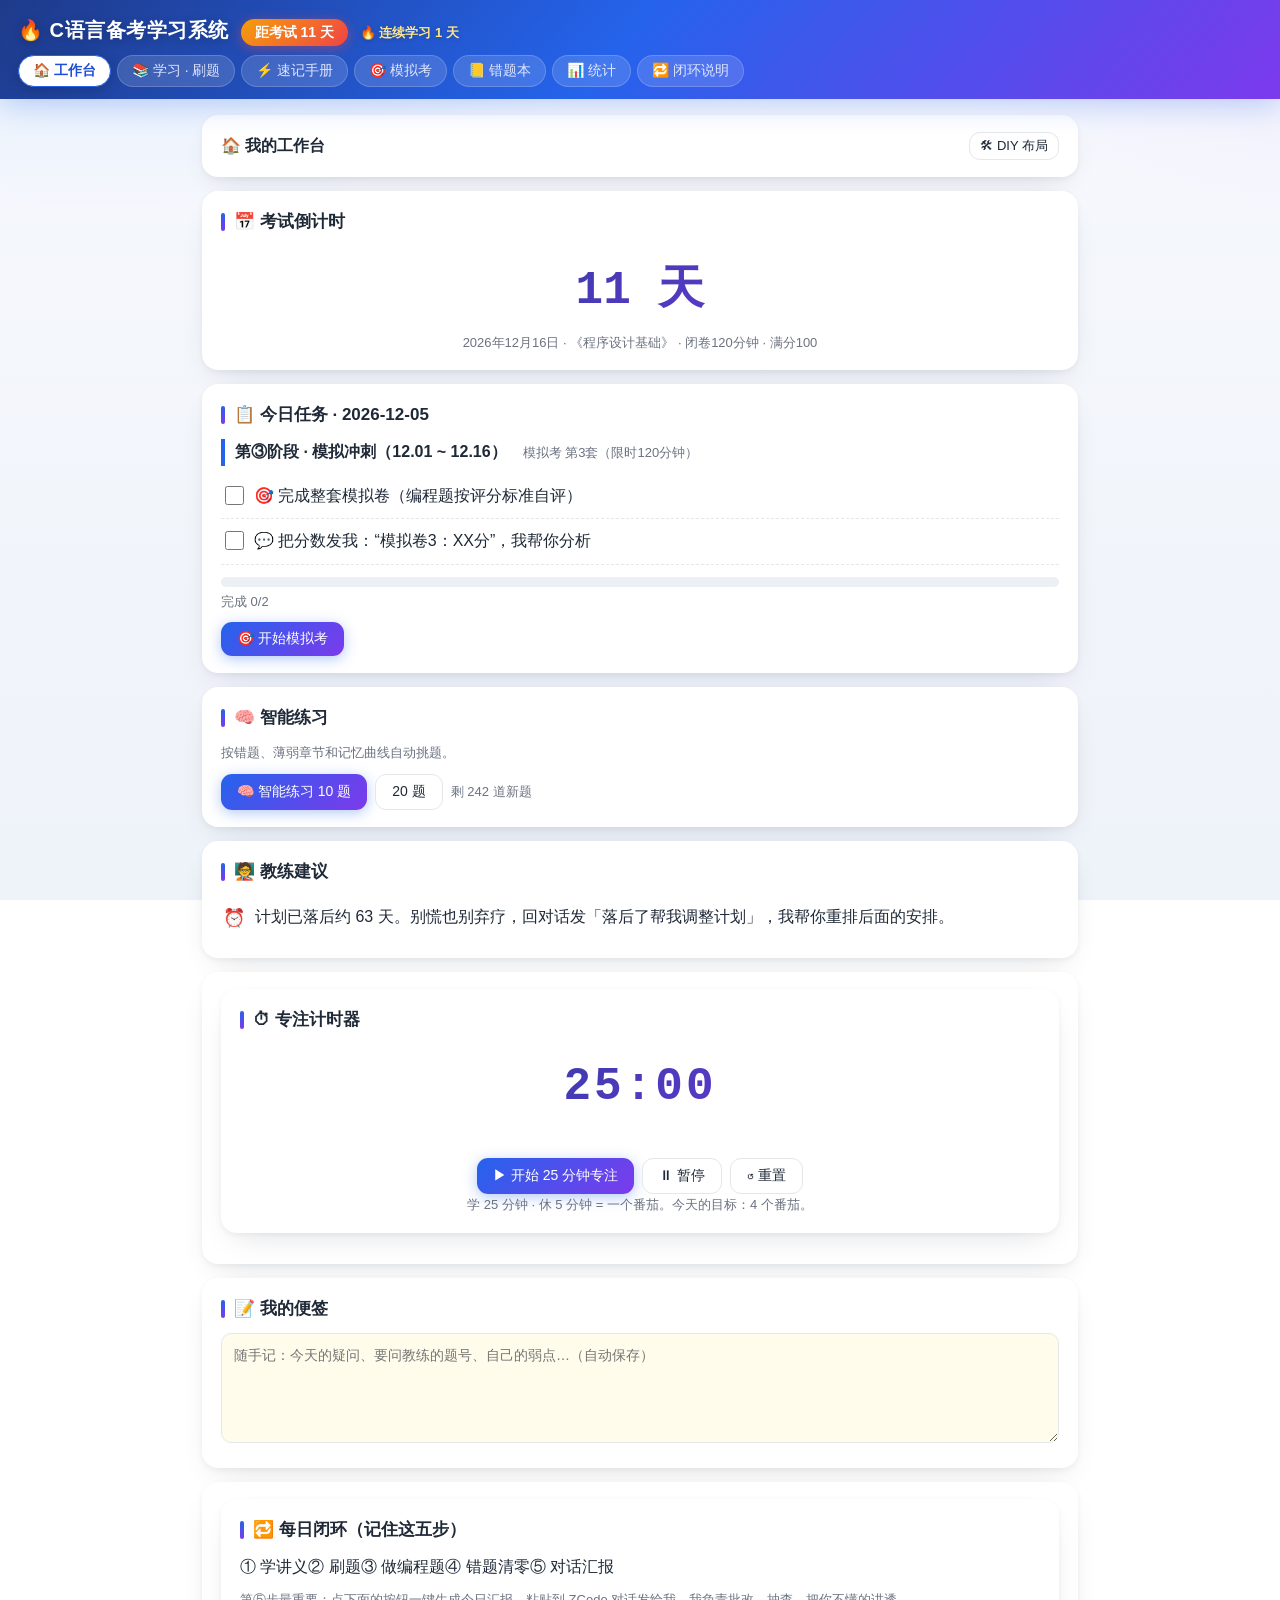
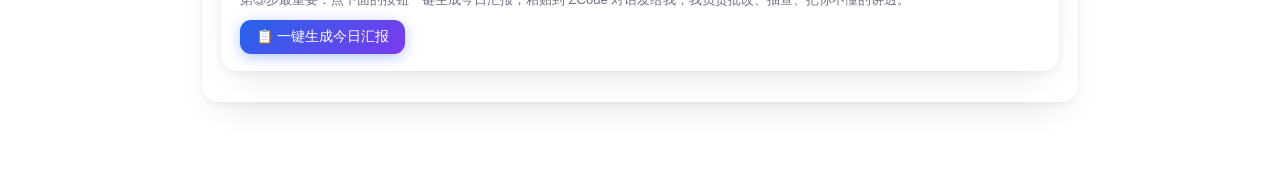
==== 学习系统.html @ 24bad848 "C语言备考系统 v3 · 拉满版 + PWA" ====
<!DOCTYPE html>
<html lang="zh-CN">
<head>
<meta charset="UTF-8">
<meta name="viewport" content="width=device-width, initial-scale=1">
<title>C语言备考学习系统 · 12月16日转段考试</title>
<link rel="stylesheet" href="style.css">
<link rel="manifest" href="manifest.webmanifest">
<meta name="theme-color" content="#2563eb">
<meta name="apple-mobile-web-app-capable" content="yes">
<meta name="apple-mobile-web-app-status-bar-style" content="black-translucent">
<link rel="apple-touch-icon" href="icons/icon-192.png">
</head>
<body>
<header>
  <div class="brand">
    <h1>🔥 C语言备考学习系统</h1>
    <span class="countdown" id="countdown">…</span>
    <span class="streak" id="streak"></span>
  </div>
  <nav id="tabs">
    <button data-tab="today">🏠 工作台</button>
    <button data-tab="study">📚 学习 · 刷题</button>
    <button data-tab="cheat">⚡ 速记手册</button>
    <button data-tab="mock">🎯 模拟考</button>
    <button data-tab="wrong">📒 错题本 <span class="badge hidden" id="wrongBadge"></span></button>
    <button data-tab="stats">📊 统计</button>
    <button data-tab="help">🔁 闭环说明</button>
  </nav>
</header>
<main id="view"><div class="card center big-emoji">⏳ 加载题库中…</div></main>

<script src="data/ch1.js"></script>
<script src="data/ch2.js"></script>
<script src="data/ch3.js"></script>
<script src="data/ch4.js"></script>
<script src="data/ch5.js"></script>
<script src="data/ch6.js"></script>
<script src="data/ch7.js"></script>
<script src="data/ch8.js"></script>
<script src="data/ch9.js"></script>
<script src="data/ch10.js"></script>
<script src="data/extra.js"></script>
<script src="data/hard.js"></script>
<script src="app.js"></script>
</body>
</html>
---- style.css ----
/* C语言备考学习系统 样式 */
* { box-sizing: border-box; margin: 0; padding: 0; }
:root {
  --bg: #f4f6fa;
  --card: #ffffff;
  --ink: #1f2937;
  --muted: #6b7280;
  --line: #e5e7eb;
  --brand: #2563eb;
  --brand-soft: #dbeafe;
  --ok: #16a34a;
  --ok-soft: #dcfce7;
  --bad: #dc2626;
  --bad-soft: #fee2e2;
  --warn: #d97706;
  --warn-soft: #fef3c7;
}
body {
  font-family: "Microsoft YaHei", "PingFang SC", "Segoe UI", sans-serif;
  background: var(--bg);
  color: var(--ink);
  line-height: 1.65;
  padding-bottom: 60px;
}
/* ===== 顶栏 ===== */
header {
  position: sticky; top: 0; z-index: 10;
  background: #fff; border-bottom: 1px solid var(--line);
  padding: 10px 16px;
}
.brand { display: flex; align-items: baseline; gap: 12px; flex-wrap: wrap; }
.brand h1 { font-size: 20px; }
.countdown {
  background: var(--bad); color: #fff; border-radius: 999px;
  padding: 1px 12px; font-size: 13px; font-weight: bold;
}
.streak { color: var(--warn); font-size: 13px; font-weight: bold; }
nav { margin-top: 8px; display: flex; gap: 6px; flex-wrap: wrap; }
nav button {
  border: 1px solid var(--line); background: #fff; color: var(--ink);
  padding: 6px 14px; border-radius: 8px; cursor: pointer; font-size: 14px;
  font-family: inherit;
}
nav button.active { background: var(--brand); color: #fff; border-color: var(--brand); }
nav .badge {
  background: var(--bad); color: #fff; border-radius: 999px;
  font-size: 11px; padding: 0 6px; margin-left: 2px;
}
main { max-width: 900px; margin: 16px auto; padding: 0 12px; }
/* ===== 通用组件 ===== */
.card {
  background: var(--card); border: 1px solid var(--line);
  border-radius: 12px; padding: 16px 18px; margin-bottom: 14px;
  box-shadow: 0 1px 2px rgba(0,0,0,0.04);
}
.card h2 { font-size: 17px; margin-bottom: 10px; }
.card h3 { font-size: 15px; margin: 12px 0 6px; }
.btn {
  display: inline-block; border: 1px solid var(--line); background: #fff;
  color: var(--ink); padding: 8px 16px; border-radius: 8px; cursor: pointer;
  font-size: 14px; font-family: inherit; text-decoration: none;
}
.btn:hover { border-color: var(--brand); color: var(--brand); }
.btn.primary { background: var(--brand); border-color: var(--brand); color: #fff; }
.btn.primary:hover { opacity: .9; color: #fff; }
.btn.small { padding: 4px 10px; font-size: 13px; }
.btn.danger { border-color: var(--bad); color: var(--bad); }
.btn:disabled { opacity: .5; cursor: not-allowed; }
.pill {
  display: inline-block; background: var(--brand-soft); color: var(--brand);
  border-radius: 999px; font-size: 12px; padding: 1px 10px; margin-right: 6px;
}
.pill.gray { background: #eceff3; color: var(--muted); }
.pill.warn { background: var(--warn-soft); color: var(--warn); }
.pill.ok { background: var(--ok-soft); color: var(--ok); }
.pill.bad { background: var(--bad-soft); color: var(--bad); }
.bar { background: #eceff3; border-radius: 999px; height: 10px; overflow: hidden; }
.bar > div { background: var(--ok); height: 100%; border-radius: 999px; transition: width .3s; }
.muted { color: var(--muted); font-size: 13px; }
.hidden { display: none !important; }
/* 今日任务 */
.task { display: flex; align-items: flex-start; gap: 10px; padding: 9px 4px; border-bottom: 1px dashed var(--line); }
.task:last-child { border-bottom: none; }
.task input[type=checkbox] { width: 19px; height: 19px; margin-top: 3px; cursor: pointer; accent-color: var(--ok); flex: none; }
.task label { cursor: pointer; }
.task.done label { text-decoration: line-through; color: var(--muted); }
.phase-banner { border-left: 4px solid var(--brand); padding-left: 10px; margin-bottom: 8px; }
.loop-steps { display: flex; gap: 6px; flex-wrap: wrap; margin: 8px 0; }
.loop-steps span { background: var(--brand-soft); color: var(--brand); border-radius: 8px; padding: 4px 10px; font-size: 13px; font-weight: bold; }
/* 章节卡片 */
.ch-head { display: flex; align-items: center; gap: 10px; flex-wrap: wrap; }
.ch-head .grow { flex: 1; }
.ch-actions { display: flex; gap: 8px; flex-wrap: wrap; margin-top: 10px; }
details.notes { margin-top: 10px; }
details.notes summary { cursor: pointer; color: var(--brand); font-weight: bold; }
details.notes[open] summary { margin-bottom: 8px; }
.notes-body { border-top: 1px dashed var(--line); padding-top: 8px; font-size: 14px; }
.notes-body h3 { margin-top: 14px; }
.notes-body pre { background: #f6f8fa; border: 1px solid var(--line); border-radius: 8px; padding: 10px; overflow-x: auto; font-size: 13px; margin: 6px 0; }
.notes-body code { background: #f6f8fa; padding: 0 4px; border-radius: 4px; }
.notes-body ul { padding-left: 22px; margin: 6px 0; }
.notes-body table { border-collapse: collapse; margin: 6px 0; font-size: 13px; }
.notes-body th, .notes-body td { border: 1px solid var(--line); padding: 4px 8px; }
.notes-body th { background: #f6f8fa; }
/* 刷题 */
.qtop { display: flex; align-items: center; gap: 8px; flex-wrap: wrap; margin-bottom: 10px; }
.qtext { white-space: pre-wrap; font-size: 15px; margin-bottom: 12px; }
.qtext code, .opt code { font-family: Consolas, "Courier New", monospace; }
.opts { display: flex; flex-direction: column; gap: 8px; }
.opt {
  text-align: left; border: 1.5px solid var(--line); background: #fff;
  border-radius: 10px; padding: 11px 14px; cursor: pointer; font-size: 14.5px;
  font-family: inherit; white-space: pre-wrap; line-height: 1.55;
}
.opt:hover { border-color: var(--brand); background: var(--brand-soft); }
.opt.locked { pointer-events: none; }
.opt.correct { border-color: var(--ok); background: var(--ok-soft); }
.opt.wrong { border-color: var(--bad); background: var(--bad-soft); }
.expbox { margin-top: 12px; border-radius: 10px; padding: 10px 14px; font-size: 14px; }
.expbox.good { background: var(--ok-soft); border: 1px solid var(--ok); }
.expbox.bad2 { background: var(--bad-soft); border: 1px solid var(--bad); }
.codebox { background: #0f172a; color: #e2e8f0; border-radius: 10px; padding: 12px 14px; overflow-x: auto; font-family: Consolas, "Courier New", monospace; font-size: 13.5px; white-space: pre; margin-top: 8px; }
.qnav { display: flex; gap: 10px; margin-top: 14px; flex-wrap: wrap; align-items: center; }
/* 模拟考 */
.timer {
  font-size: 22px; font-weight: bold; font-family: Consolas, monospace;
  color: var(--brand); background: var(--brand-soft);
  border-radius: 8px; padding: 2px 14px; display: inline-block;
}
.timer.low { color: var(--bad); background: var(--bad-soft); }
.qgrid { display: flex; flex-wrap: wrap; gap: 6px; margin: 10px 0; }
.qgrid button {
  width: 34px; height: 34px; border-radius: 8px; border: 1px solid var(--line);
  background: #fff; cursor: pointer; font-size: 13px; font-family: inherit;
}
.qgrid button.cur { border-color: var(--brand); color: var(--brand); font-weight: bold; }
.qgrid button.done { background: var(--brand-soft); border-color: var(--brand-soft); }
.selfgrade { display: flex; flex-direction: column; gap: 8px; margin-top: 10px; }
.selfgrade label {
  border: 1.5px solid var(--line); border-radius: 10px; padding: 10px 14px;
  cursor: pointer; display: flex; gap: 10px; align-items: center; font-size: 14.5px;
}
.selfgrade label:hover { border-color: var(--brand); }
.selfgrade input { accent-color: var(--brand); width: 17px; height: 17px; }
/* 统计表格 */
table.stats { border-collapse: collapse; width: 100%; font-size: 14px; }
table.stats th, table.stats td { border-bottom: 1px solid var(--line); padding: 7px 8px; text-align: left; }
table.stats th { background: #f6f8fa; font-size: 13px; }
table.stats tr:hover td { background: #fafbfc; }
.rate-good { color: var(--ok); font-weight: bold; }
.rate-mid { color: var(--warn); font-weight: bold; }
.rate-bad { color: var(--bad); font-weight: bold; }
/* 帮助 */
.stepflow { display: flex; flex-direction: column; gap: 10px; }
.stepflow .s { display: flex; gap: 12px; align-items: flex-start; }
.stepflow .num {
  flex: none; width: 30px; height: 30px; border-radius: 50%; background: var(--brand);
  color: #fff; display: flex; align-items: center; justify-content: center; font-weight: bold;
}
.big-emoji { font-size: 40px; text-align: center; margin: 6px 0; }
.center { text-align: center; }
@media (max-width: 600px) {
  main { padding: 0 8px; }
  .card { padding: 12px; }
  .brand h1 { font-size: 16px; }
}
/* ===== v2 工作台 ===== */
.hero { display: flex; gap: 10px; flex-wrap: wrap; margin-bottom: 14px; }
.hero .card { flex: 1; min-width: 200px; margin-bottom: 0; text-align: center; padding: 12px; }
.hero .num { font-size: 26px; font-weight: bold; color: var(--brand); }
.hero .lbl { font-size: 13px; color: var(--muted); }
.advice-item { display: flex; gap: 10px; padding: 8px 2px; border-bottom: 1px dashed var(--line); align-items: flex-start; }
.advice-item:last-child { border-bottom: none; }
.advice-item .ico { flex: none; font-size: 18px; }
.weak-chips { display: flex; gap: 8px; flex-wrap: wrap; margin-top: 8px; }
.weak-chips button { border: 1px solid var(--bad-soft); background: var(--bad-soft); color: var(--bad); border-radius: 999px; padding: 4px 12px; cursor: pointer; font-size: 13px; font-family: inherit; }
.weak-chips button:hover { opacity: .8; }
.heat-row { display: flex; align-items: center; gap: 10px; padding: 5px 0; }
.heat-row .tname { width: 110px; flex: none; font-size: 13.5px; }
.heat-row .tbar { flex: 1; }
.heat-row .trate { width: 52px; text-align: right; font-size: 13px; }
.logbars { display: flex; align-items: flex-end; gap: 4px; height: 70px; padding-top: 6px; }
.logbars .lb { flex: 1; display: flex; flex-direction: column; justify-content: flex-end; align-items: center; gap: 3px; height: 100%; }
.logbars .bar2 { width: 70%; max-width: 26px; background: var(--brand); border-radius: 4px 4px 0 0; min-height: 2px; }
.logbars .lb.zero .bar2 { background: #e5e7eb; }
.logbars .cap { font-size: 10px; color: var(--muted); writing-mode: vertical-lr; height: 34px; overflow: hidden; }
.trendbox svg { max-width: 100%; }
.modal-mask { position: fixed; inset: 0; background: rgba(15,23,42,.45); z-index: 50; display: flex; align-items: center; justify-content: center; padding: 16px; }
.modal { background: #fff; border-radius: 12px; max-width: 640px; width: 100%; max-height: 84vh; overflow: auto; padding: 18px; }
.modal h3 { margin-bottom: 8px; }
.modal textarea { width: 100%; height: 200px; font-size: 12px; font-family: Consolas, monospace; border: 1px solid var(--line); border-radius: 8px; padding: 8px; box-sizing: border-box; }
.modal .mrow { display: flex; gap: 8px; margin-top: 10px; flex-wrap: wrap; }
.srs-lv { font-size: 11px; background: #eceff3; color: var(--muted); border-radius: 999px; padding: 1px 8px; }
.due-tip { background: var(--warn-soft); color: var(--warn); border-radius: 8px; padding: 6px 10px; font-size: 13px; margin-bottom: 10px; }
/* ===== v3 豪华版 ===== */
body {
  background:
    radial-gradient(1100px 520px at 8% -8%, #dbeafe 0%, transparent 55%),
    radial-gradient(900px 480px at 108% -4%, #ede9fe 0%, transparent 55%),
    linear-gradient(180deg, #f7f9fd 0%, #eef2f9 100%);
  background-attachment: fixed;
  min-height: 100vh;
}
header {
  background: linear-gradient(130deg, #1e3a8a 0%, #2563eb 48%, #7c3aed 100%);
  border: none;
  box-shadow: 0 6px 28px rgba(37, 99, 235, .28);
  padding: 14px 18px 12px;
}
.brand h1 {
  color: #fff; letter-spacing: .5px;
  text-shadow: 0 2px 10px rgba(0,0,0,.25);
}
.countdown {
  background: linear-gradient(135deg, #f59e0b, #ef4444);
  box-shadow: 0 2px 12px rgba(239, 68, 68, .45);
  font-size: 14px; padding: 2px 14px;
}
.streak { color: #fde68a; text-shadow: 0 1px 4px rgba(0,0,0,.2); }
nav button {
  background: rgba(255,255,255,.14);
  color: #e0e7ff;
  border: 1px solid rgba(255,255,255,.18);
  border-radius: 999px;
  backdrop-filter: blur(8px);
  transition: all .18s ease;
}
nav button:hover { background: rgba(255,255,255,.24); color: #fff; }
nav button.active {
  background: #fff; color: #1d4ed8; font-weight: bold;
  box-shadow: 0 3px 14px rgba(0,0,0,.18);
}
nav .badge { box-shadow: 0 1px 6px rgba(0,0,0,.35); }
.card {
  border-radius: 16px;
  border: 1px solid rgba(255,255,255,.75);
  box-shadow: 0 2px 6px rgba(15,23,42,.05), 0 14px 34px -14px rgba(15,23,42,.14);
  transition: transform .16s ease, box-shadow .16s ease;
}
.card:hover {
  transform: translateY(-2px);
  box-shadow: 0 6px 14px rgba(15,23,42,.07), 0 22px 44px -16px rgba(15,23,42,.20);
}
.card h2 { position: relative; padding-left: 13px; }
.card h2::before {
  content: ''; position: absolute; left: 0; top: 5px; bottom: 5px;
  width: 4px; border-radius: 2px;
  background: linear-gradient(180deg, #2563eb, #7c3aed);
}
.btn { border-radius: 11px; transition: all .16s ease; }
.btn.primary {
  background: linear-gradient(135deg, #2563eb, #7c3aed);
  border: none; color: #fff;
  box-shadow: 0 3px 14px rgba(37, 99, 235, .35);
}
.btn.primary:hover {
  transform: translateY(-1px); opacity: 1; color: #fff;
  box-shadow: 0 7px 20px rgba(37, 99, 235, .45);
}
.btn:not(.primary):hover { transform: translateY(-1px); }
.opt {
  border-radius: 13px;
  padding: 11px 14px 11px 54px;
  position: relative;
  transition: all .15s ease, transform .15s ease;
}
.opt .letter {
  position: absolute; left: 15px; top: 50%; transform: translateY(-50%);
  width: 27px; height: 27px; border-radius: 50%;
  background: #eef2f7; color: #64748b;
  display: flex; align-items: center; justify-content: center;
  font-weight: bold; font-size: 13px;
  transition: all .15s ease;
}
.opt:hover { transform: translateX(3px); }
.opt.correct { background: linear-gradient(135deg, #dcfce7, #d1fae5); animation: pop .3s ease; }
.opt.correct .letter { background: linear-gradient(135deg, #16a34a, #15803d); color: #fff; }
.opt.wrong { background: linear-gradient(135deg, #fee2e2, #fecaca); animation: shake .3s ease; }
.opt.wrong .letter { background: linear-gradient(135deg, #dc2626, #b91c1c); color: #fff; }
@keyframes pop { 0% { transform: scale(.98); } 55% { transform: scale(1.015); } 100% { transform: scale(1); } }
@keyframes shake { 0%,100% { transform: translateX(0); } 30% { transform: translateX(-4px); } 60% { transform: translateX(4px); } }
main > .card, main > div { animation: fadeUp .28s ease; }
@keyframes fadeUp { from { opacity: 0; transform: translateY(8px); } to { opacity: 1; transform: none; } }
.quote {
  font-size: 14px; color: #713f12; font-style: italic;
  background: linear-gradient(90deg, #fef9c3, #fef3c7 70%, transparent);
  border-left: 4px solid #f59e0b;
  padding: 9px 14px; border-radius: 0 10px 10px 0;
  margin-bottom: 14px;
}
.focus-clock {
  font-size: 46px; font-weight: 800; font-family: Consolas, monospace;
  letter-spacing: 3px; text-align: center;
  background: linear-gradient(135deg, #1e3a8a, #7c3aed);
  -webkit-background-clip: text; background-clip: text; color: transparent;
  padding: 6px 0 2px;
}
.focus-state { text-align: center; color: var(--muted); font-size: 13px; min-height: 20px; }
.confetti-piece {
  position: fixed; top: -24px; z-index: 99;
  width: 10px; height: 15px; border-radius: 2px;
  animation: fall linear forwards;
  pointer-events: none;
}
@keyframes fall { to { transform: translateY(106vh) rotate(720deg); opacity: .85; } }
.flash { border: 1px solid var(--line); border-radius: 14px; padding: 13px 16px; margin-bottom: 10px; background: rgba(255,255,255,.92); }
.flash summary { cursor: pointer; font-weight: bold; font-size: 15px; }
.flash summary .ftag { font-size: 12px; color: var(--brand); background: var(--brand-soft); border-radius: 999px; padding: 1px 10px; margin-right: 8px; }
.flash .fbody { margin-top: 9px; border-top: 1px dashed var(--line); padding-top: 9px; font-size: 14px; }
.flash .fbody pre { background: #f6f8fa; padding: 9px 12px; border-radius: 9px; overflow-x: auto; font-size: 13px; margin: 6px 0; }
.flash .fbody ul { padding-left: 20px; }
.flash .fbody table { border-collapse: collapse; font-size: 13px; margin: 6px 0; }
.flash .fbody th, .flash .fbody td { border: 1px solid var(--line); padding: 4px 9px; }
.flash .fbody th { background: #f6f8fa; }
#cheatSearch {
  width: 100%; padding: 11px 18px;
  border: 2px solid var(--line); border-radius: 999px;
  font-size: 15px; margin-bottom: 14px; box-sizing: border-box;
  font-family: inherit; background: rgba(255,255,255,.9);
  transition: border .15s ease, box-shadow .15s ease;
}
#cheatSearch:focus { outline: none; border-color: var(--brand); box-shadow: 0 0 0 4px var(--brand-soft); }
::-webkit-scrollbar { width: 10px; height: 10px; }
::-webkit-scrollbar-thumb { background: #c7d2e8; border-radius: 999px; border: 2px solid transparent; background-clip: content-box; }
::-webkit-scrollbar-thumb:hover { background: #94a8cc; background-clip: content-box; }
.expbox { border-radius: 12px; }
.timer { border-radius: 999px; }
/* ===== DIY 工作台 ===== */
.widget { position: relative; }
.widget.editing { outline: 2px dashed #a5b4fc; outline-offset: 3px; cursor: grab; }
.widget.dragging { opacity: .45; }
.wctrl { position: absolute; top: 10px; right: 10px; display: flex; gap: 5px; z-index: 5; }
.wbtn {
  width: 26px; height: 26px; border-radius: 8px; border: 1px solid var(--line);
  background: #fff; color: var(--muted); cursor: pointer; font-size: 13px; line-height: 1;
}
.wbtn:hover { border-color: var(--brand); color: var(--brand); }
.wbtn.danger:hover { border-color: var(--bad); color: var(--bad); }
.bigcount {
  font-size: 46px; font-weight: 800; text-align: center; padding: 8px 0 2px;
  font-family: Consolas, "Segoe UI", monospace;
  background: linear-gradient(135deg, #1e3a8a, #7c3aed);
  -webkit-background-clip: text; background-clip: text; color: transparent;
}
.notebox {
  width: 100%; min-height: 110px; resize: vertical;
  border: 1.5px solid var(--line); border-radius: 10px;
  padding: 10px 12px; font-size: 14px; font-family: inherit;
  box-sizing: border-box; background: #fffceb; line-height: 1.6;
}
.notebox:focus { outline: none; border-color: #f59e0b; }
.minirow { display: flex; align-items: center; gap: 10px; padding: 5px 0; cursor: pointer; }
.minirow .mname { width: 118px; flex: none; font-size: 13px; white-space: nowrap; overflow: hidden; text-overflow: ellipsis; }
.minirow .tbar { flex: 1; }
.minirow .trate { width: 46px; text-align: right; font-size: 12.5px; color: var(--muted); }
.minirow:hover .mname { color: var(--brand); }
.cheatin {
  width: 100%; padding: 9px 12px; margin-top: 8px;
  border: 1.5px solid var(--line); border-radius: 10px;
  font-size: 14px; font-family: inherit; box-sizing: border-box; background: #fff;
}
.cheatin:focus { outline: none; border-color: var(--brand); }
.linkrow { display: flex; align-items: center; gap: 8px; padding: 4px 0; }
.linkrow a { color: var(--brand); text-decoration: none; flex: 1; font-size: 14px; }
.linkrow a:hover { text-decoration: underline; }
.doodle { width: 100%; border: 1.5px solid var(--line); border-radius: 12px; background: #fff; touch-action: none; cursor: crosshair; }
.weekrow { display: flex; gap: 10px; padding: 6px 4px; border-bottom: 1px dashed var(--line); font-size: 13.5px; align-items: baseline; }
.weekrow:last-child { border-bottom: none; }
.weekrow.today { background: var(--brand-soft); border-radius: 8px; padding-left: 8px; }
.weekrow.today b { color: var(--brand); }
.weekrow.weekend span { color: var(--muted); }
.weekrow b { flex: none; width: 92px; }
.badgegrid { display: flex; flex-wrap: wrap; gap: 10px; }
.badge { width: 72px; text-align: center; opacity: .3; filter: grayscale(1); }
.badge.on { opacity: 1; filter: none; }
.badge .bico { font-size: 30px; }
.badge .bname { font-size: 11.5px; color: var(--muted); }
.badge.on .bname { color: var(--ink); font-weight: bold; }
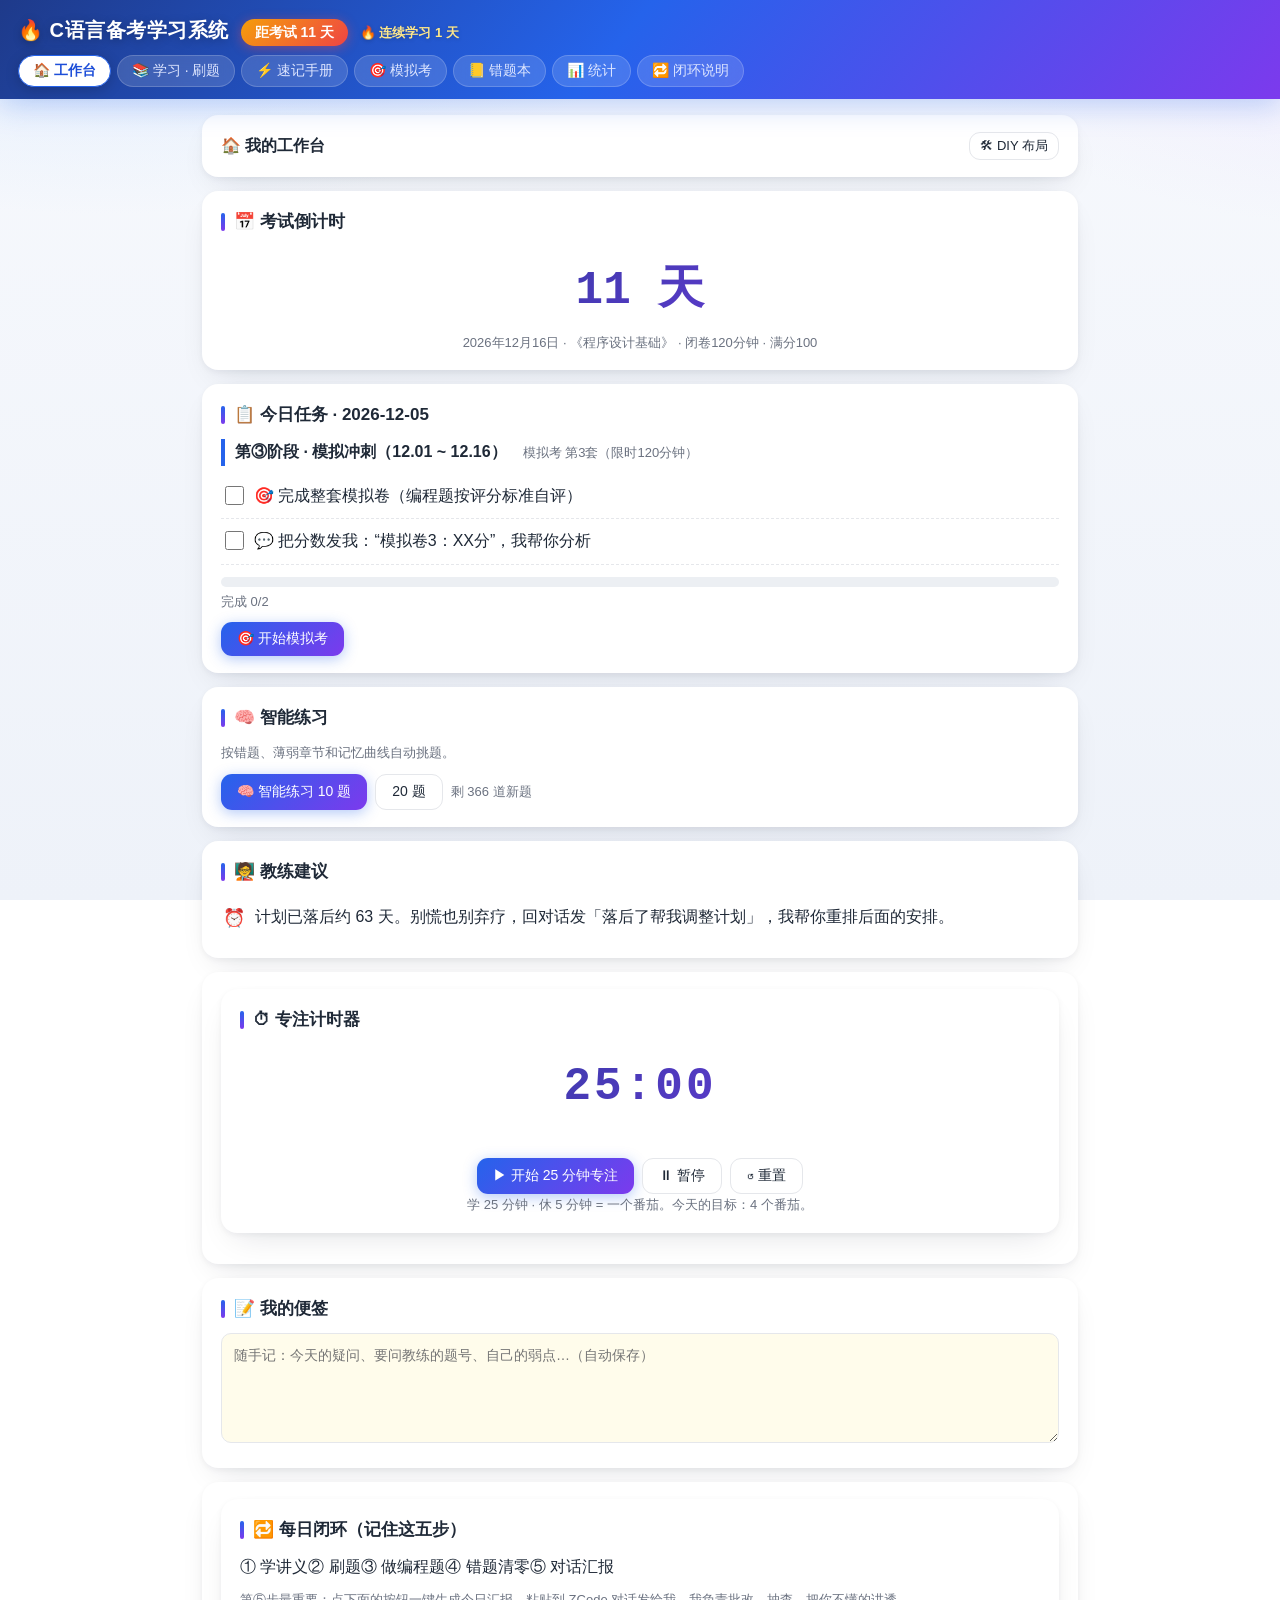
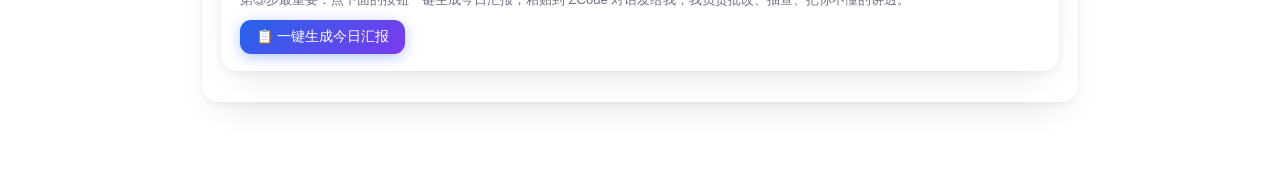
==== commit f619264f: "上线46道真题风格题(zt-1~46) + 模拟考保真组卷(剔除判断题/难题分层) + 晋级门槛85→95" ====
--- a/学习系统.html
+++ b/学习系统.html
@@ -42,6 +42,7 @@
 <script src="data/ch10.js"></script>
 <script src="data/extra.js"></script>
 <script src="data/hard.js"></script>
+<script src="data/zhenti.js"></script>
 <script src="app.js"></script>
 </body>
 </html>
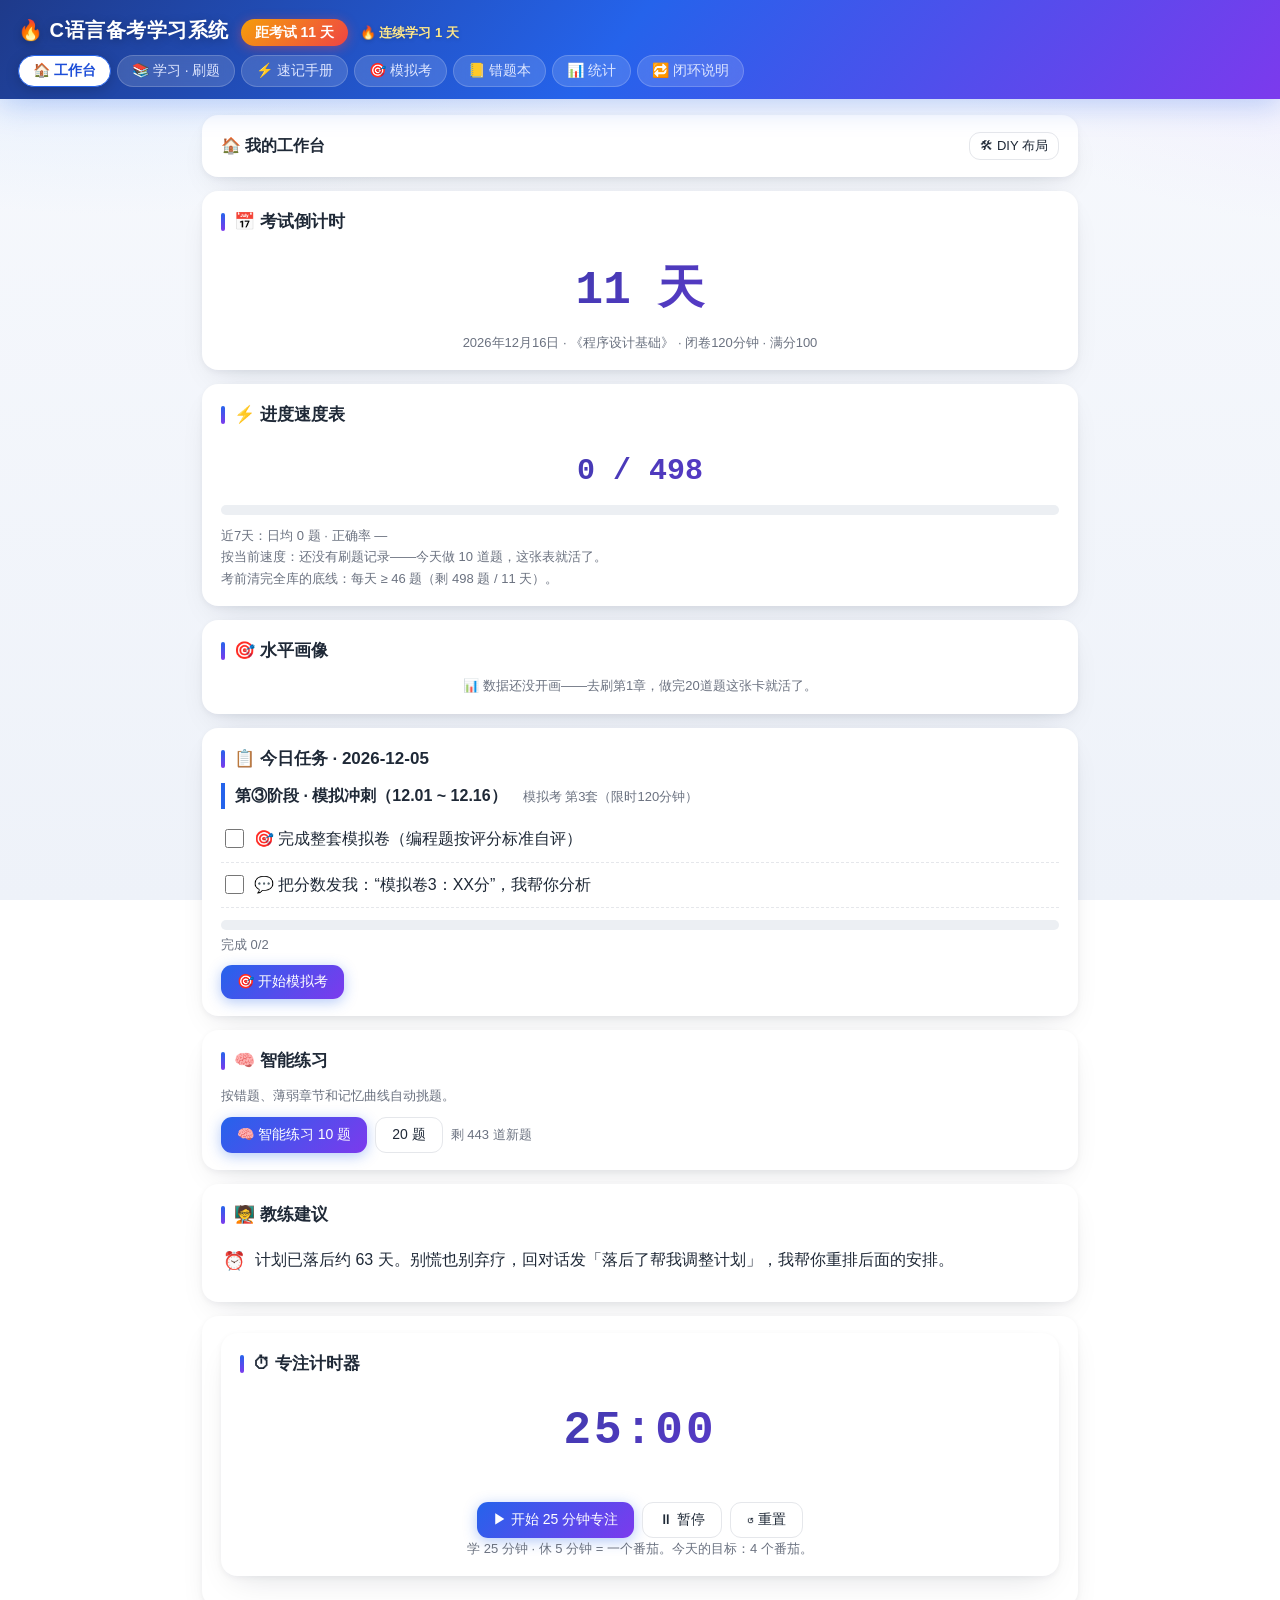
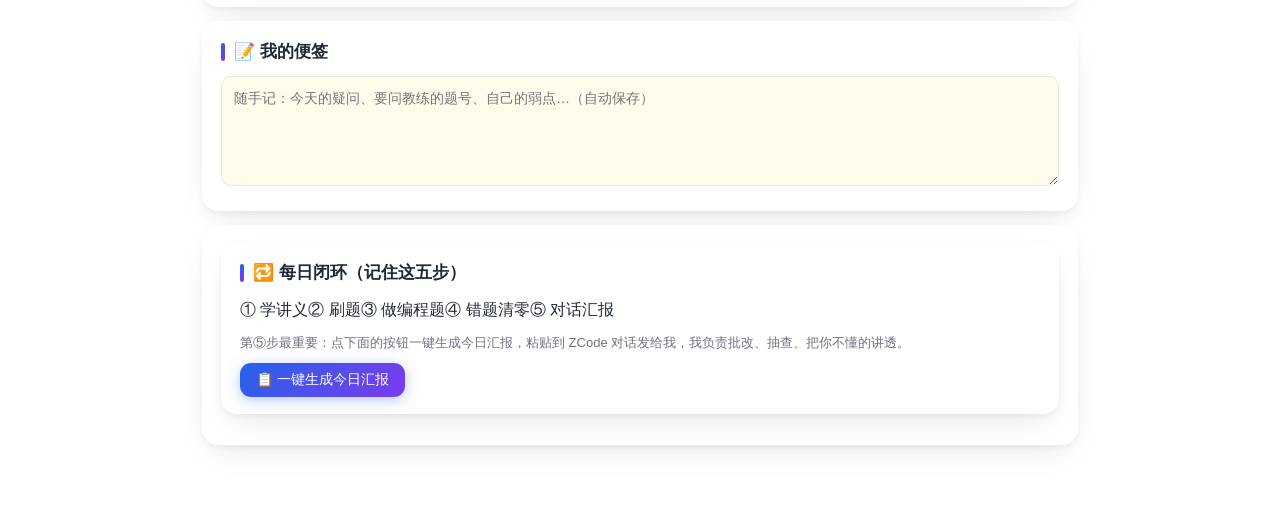
==== commit d01f1f7e: "上线56道二级C官方样题+各省专升本原卷题(zt-72~127)" ====
--- a/学习系统.html
+++ b/学习系统.html
@@ -43,6 +43,7 @@
 <script src="data/extra.js"></script>
 <script src="data/hard.js"></script>
 <script src="data/zhenti.js"></script>
+<script src="data/zhenti2.js"></script>
 <script src="app.js"></script>
 </body>
 </html>
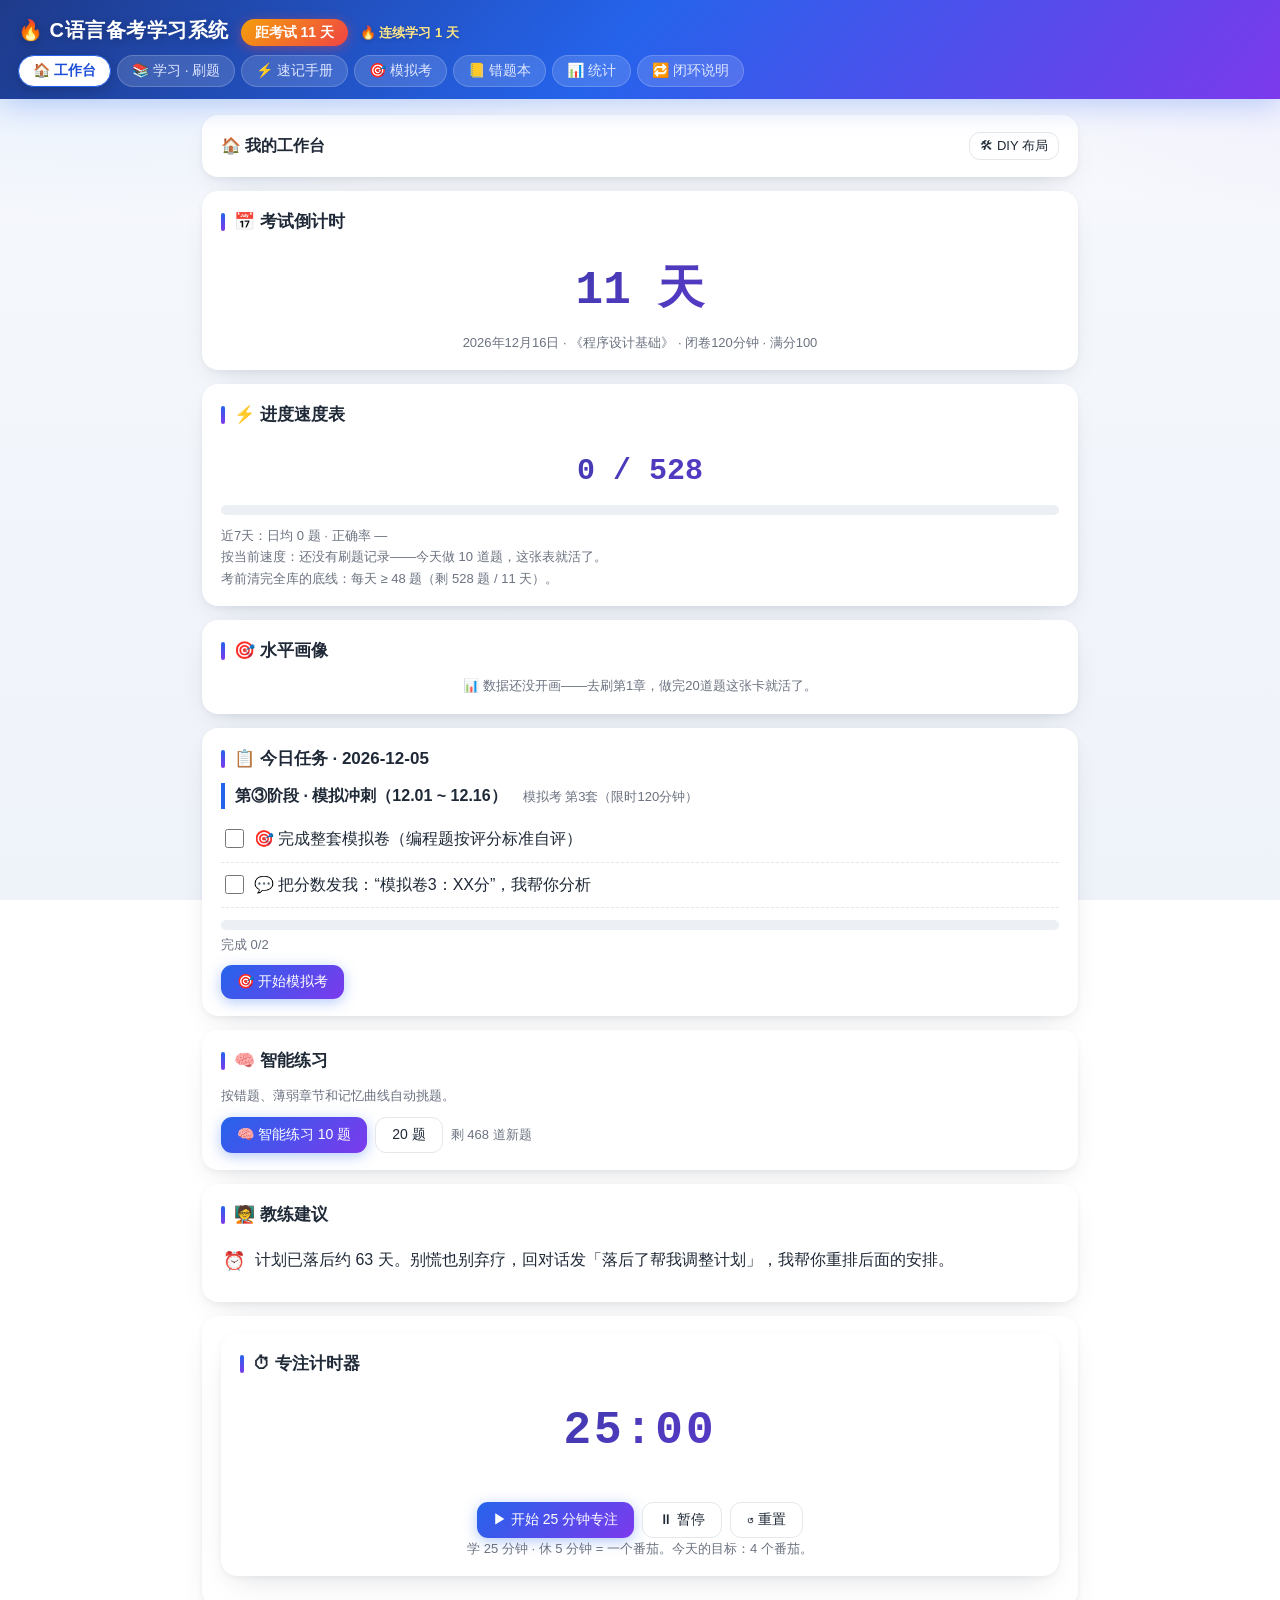
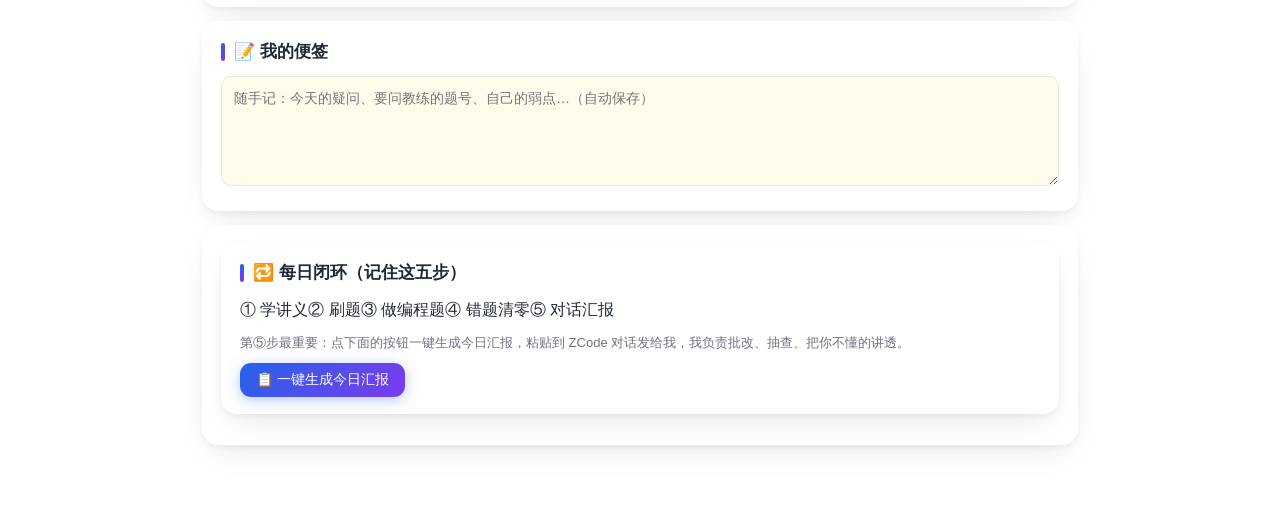
==== commit 57f8c2dd: "上线30道广东插本2022/2023真题回忆题(zt-128~157)" ====
--- a/学习系统.html
+++ b/学习系统.html
@@ -44,6 +44,7 @@
 <script src="data/hard.js"></script>
 <script src="data/zhenti.js"></script>
 <script src="data/zhenti2.js"></script>
+<script src="data/zhenti3.js"></script>
 <script src="app.js"></script>
 </body>
 </html>
